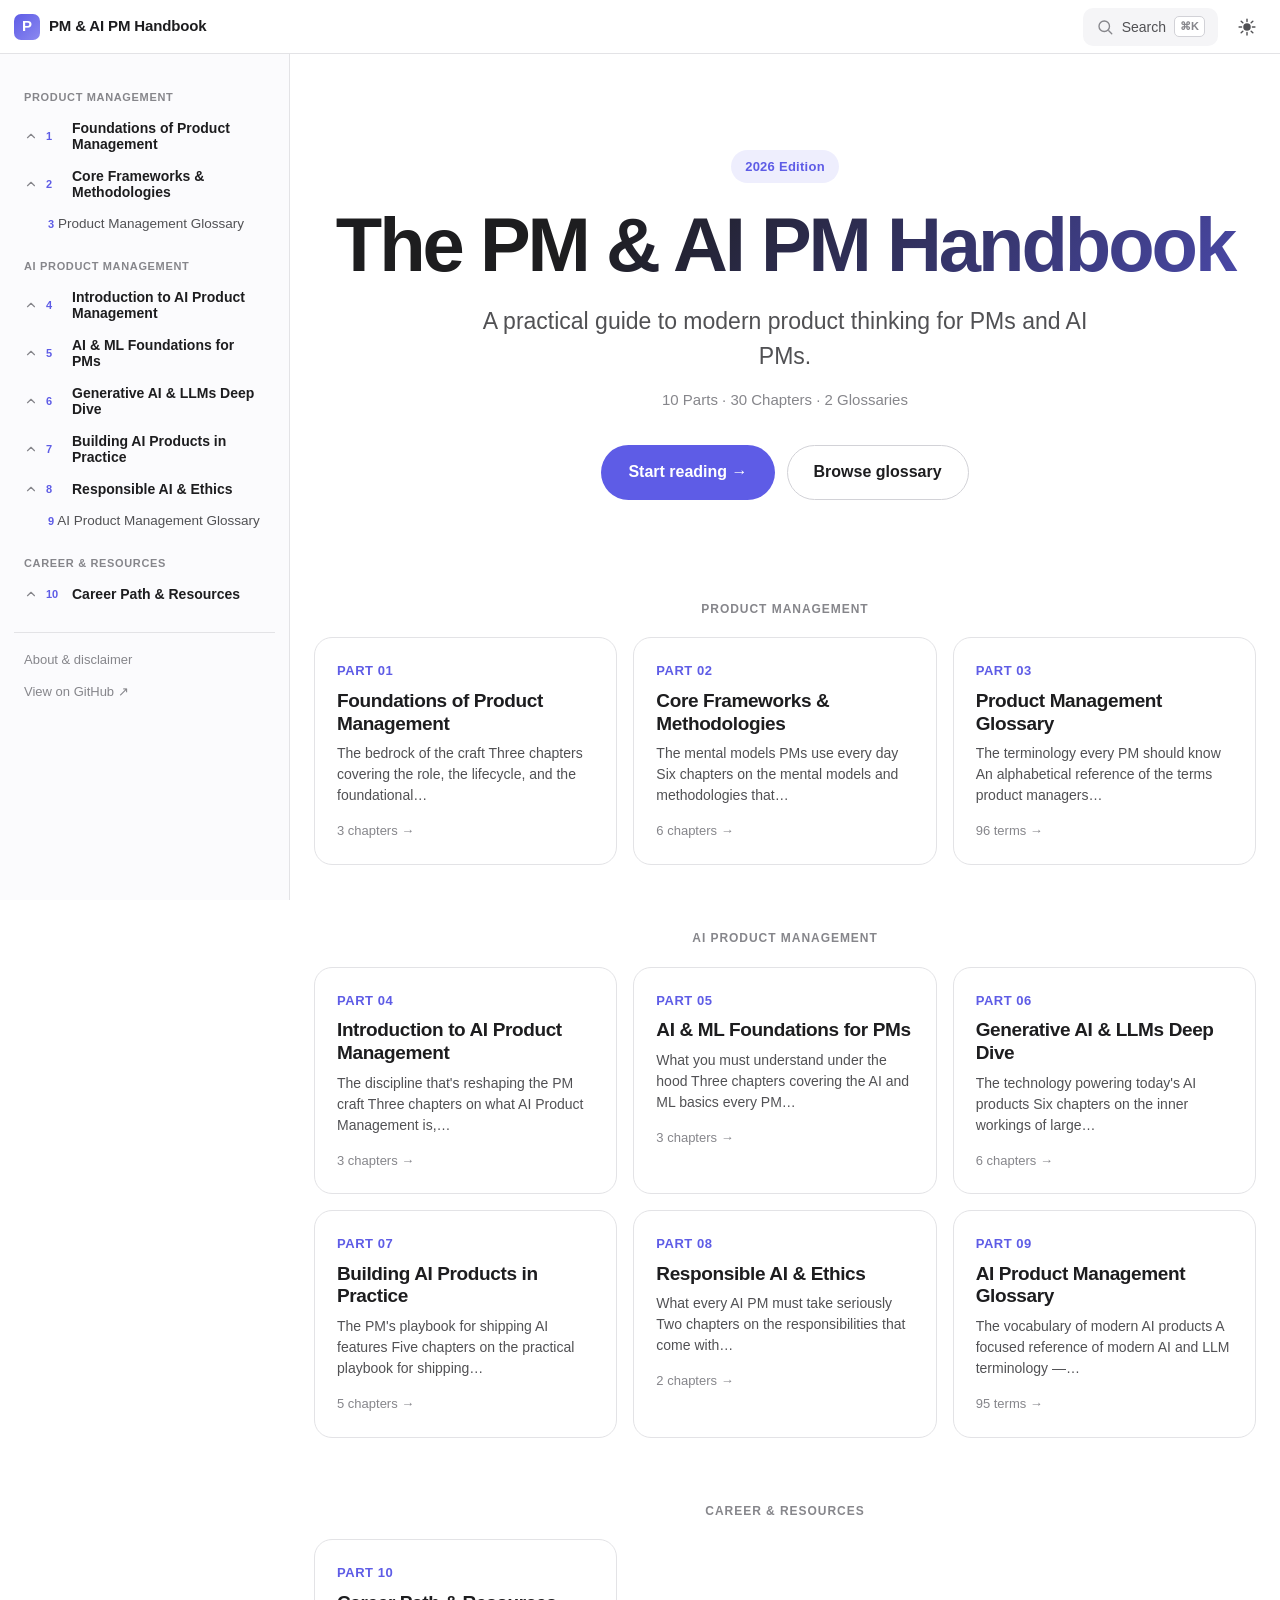
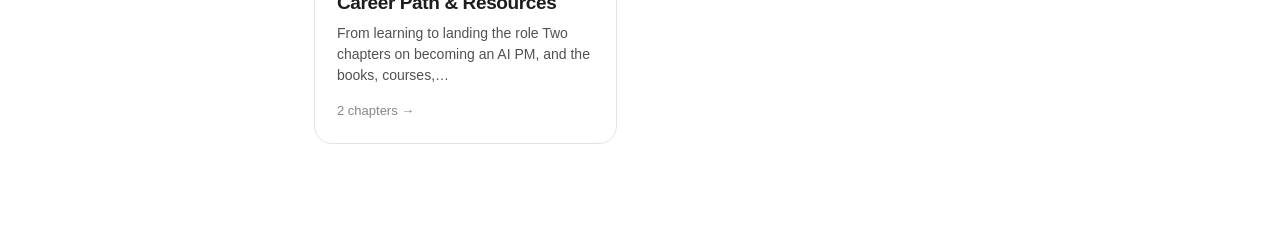
==== docs/index.html @ b013d447 "Add interactive web reader (docs/) for GitHub Pages A mobile-first, dependency-free static site gene" ====
<!DOCTYPE html>
<html lang="en" data-theme="light">
<head>
  <meta charset="UTF-8" />
  <meta name="viewport" content="width=device-width, initial-scale=1, viewport-fit=cover" />
  <title>The PM &amp; AI PM Handbook</title>
  <meta name="description" content="A practical, mobile-first guide to modern product management and AI product management — 10 parts, 30 chapters, 2 glossaries." />
  <meta name="theme-color" content="#ffffff" media="(prefers-color-scheme: light)" />
  <meta name="theme-color" content="#000000" media="(prefers-color-scheme: dark)" />
  <meta property="og:title" content="The PM & AI PM Handbook" />
  <meta property="og:description" content="A practical guide to product management and AI product management." />
  <meta property="og:type" content="website" />
  <link rel="icon" href="data:image/svg+xml,%3Csvg xmlns='http://www.w3.org/2000/svg' viewBox='0 0 100 100'%3E%3Crect width='100' height='100' rx='24' fill='%235e5ce6'/%3E%3Ctext x='50' y='71' font-size='62' text-anchor='middle' fill='white' font-family='-apple-system,sans-serif' font-weight='700'%3EP%3C/text%3E%3C/svg%3E" />
  <link rel="stylesheet" href="styles.css" />
</head>
<body>
  <div id="progress" aria-hidden="true"></div>

  <!-- top bar -->
  <header id="topbar">
    <button id="menu-btn" class="icon-btn" aria-label="Open navigation">
      <svg viewBox="0 0 24 24" width="22" height="22"><path d="M3 6h18M3 12h18M3 18h18" stroke="currentColor" stroke-width="1.8" stroke-linecap="round" fill="none"/></svg>
    </button>
    <a class="brand" href="#home" aria-label="Home">
      <span class="brand-mark">P</span>
      <span class="brand-text">PM &amp; AI PM Handbook</span>
    </a>
    <div class="topbar-spacer"></div>
    <button id="search-btn" class="search-trigger" aria-label="Search">
      <svg viewBox="0 0 24 24" width="18" height="18"><circle cx="11" cy="11" r="7" stroke="currentColor" stroke-width="1.8" fill="none"/><path d="M21 21l-4-4" stroke="currentColor" stroke-width="1.8" stroke-linecap="round"/></svg>
      <span class="search-label">Search</span>
      <span class="kbd">⌘K</span>
    </button>
    <button id="theme-btn" class="icon-btn" aria-label="Toggle theme">
      <svg class="ico-sun" viewBox="0 0 24 24" width="20" height="20"><circle cx="12" cy="12" r="4.5" fill="currentColor"/><g stroke="currentColor" stroke-width="1.7" stroke-linecap="round"><path d="M12 2.5v3M12 18.5v3M2.5 12h3M18.5 12h3M5 5l2 2M17 17l2 2M19 5l-2 2M7 17l-2 2"/></g></svg>
      <svg class="ico-moon" viewBox="0 0 24 24" width="20" height="20"><path d="M21 13.5A8.5 8.5 0 1110.5 3a6.6 6.6 0 1010.5 10.5z" fill="currentColor"/></svg>
    </button>
  </header>

  <div id="backdrop" aria-hidden="true"></div>

  <!-- sidebar -->
  <aside id="sidebar" aria-label="Contents">
    <a class="side-brand" href="#home">
      <span class="brand-mark">P</span>
      <span>
        <strong>PM &amp; AI PM Handbook</strong>
        <em>2026 Edition</em>
      </span>
    </a>
    <nav id="nav"></nav>
    <div class="side-foot">
      <a href="#about">About &amp; disclaimer</a>
      <a href="https://github.com/m0k0ut/ai-product-manager-handbook" target="_blank" rel="noopener">View on GitHub ↗</a>
    </div>
  </aside>

  <!-- main view -->
  <main id="main">
    <div id="view"></div>
  </main>

  <!-- search modal -->
  <div id="search-modal" aria-hidden="true">
    <div class="search-box" role="dialog" aria-modal="true" aria-label="Search the handbook">
      <div class="search-field">
        <svg viewBox="0 0 24 24" width="20" height="20"><circle cx="11" cy="11" r="7" stroke="currentColor" stroke-width="1.8" fill="none"/><path d="M21 21l-4-4" stroke="currentColor" stroke-width="1.8" stroke-linecap="round"/></svg>
        <input id="search-input" type="text" placeholder="Search chapters, sections, and glossary terms…" autocomplete="off" spellcheck="false" />
        <button id="search-close" class="kbd-esc">Esc</button>
      </div>
      <div id="search-results"></div>
      <div class="search-hints">
        <span><span class="kbd">↑</span><span class="kbd">↓</span> navigate</span>
        <span><span class="kbd">↵</span> open</span>
        <span><span class="kbd">esc</span> close</span>
      </div>
    </div>
  </div>

  <script src="content.js"></script>
  <script src="app.js"></script>
</body>
</html>
---- docs/styles.css ----
/* ============================================================
   The PM & AI PM Handbook — design system
   Mobile-first. Light & dark. System-font, Apple-inspired.
   ============================================================ */

:root {
  --font: -apple-system, BlinkMacSystemFont, "SF Pro Text", "Segoe UI", Roboto,
    Helvetica, Arial, sans-serif, "Apple Color Emoji", "Segoe UI Emoji";
  --font-display: -apple-system, BlinkMacSystemFont, "SF Pro Display", "Segoe UI", Roboto, sans-serif;

  --bg: #ffffff;
  --bg-soft: #fbfbfd;
  --surface: #ffffff;
  --surface-2: #f5f5f7;
  --text: #1d1d1f;
  --text-2: #515154;
  --text-3: #86868b;
  --border: #e3e3e6;
  --border-strong: #d2d2d7;
  --accent: #5e5ce6;
  --accent-2: #8b89f0;
  --accent-ink: #ffffff;
  --accent-soft: rgba(94, 92, 230, 0.10);
  --shadow-sm: 0 1px 2px rgba(0, 0, 0, 0.04), 0 1px 3px rgba(0, 0, 0, 0.06);
  --shadow-md: 0 4px 16px rgba(0, 0, 0, 0.08), 0 1px 3px rgba(0, 0, 0, 0.05);
  --shadow-lg: 0 20px 60px rgba(0, 0, 0, 0.18);
  --header-bg: rgba(255, 255, 255, 0.72);
  --sidebar-bg: #fbfbfd;
  --mark-bg: #fff3b0;
  --topbar-h: 54px;
  --sidebar-w: 290px;
}

[data-theme="dark"] {
  --bg: #000000;
  --bg-soft: #0a0a0b;
  --surface: #161618;
  --surface-2: #1c1c1e;
  --text: #f5f5f7;
  --text-2: #c4c4c8;
  --text-3: #8a8a8f;
  --border: #2a2a2d;
  --border-strong: #38383b;
  --accent: #7d7bff;
  --accent-2: #a3a1ff;
  --accent-ink: #0a0a0b;
  --accent-soft: rgba(125, 123, 255, 0.14);
  --shadow-sm: 0 1px 2px rgba(0, 0, 0, 0.4);
  --shadow-md: 0 6px 20px rgba(0, 0, 0, 0.5);
  --shadow-lg: 0 24px 70px rgba(0, 0, 0, 0.7);
  --header-bg: rgba(10, 10, 11, 0.7);
  --sidebar-bg: #0a0a0b;
  --mark-bg: #5a4a00;
}

* { box-sizing: border-box; }

html { scroll-behavior: smooth; -webkit-text-size-adjust: 100%; }

body {
  margin: 0;
  font-family: var(--font);
  background: var(--bg);
  color: var(--text);
  line-height: 1.65;
  -webkit-font-smoothing: antialiased;
  text-rendering: optimizeLegibility;
}

a { color: var(--accent); text-decoration: none; }
a:hover { text-decoration: underline; }

::selection { background: var(--accent-soft); }

/* ---------- reading progress ---------- */
#progress {
  position: fixed; top: 0; left: 0; height: 3px; width: 0;
  background: linear-gradient(90deg, var(--accent), var(--accent-2));
  z-index: 60; transition: width 0.1s linear;
}

/* ---------- top bar ---------- */
#topbar {
  position: sticky; top: 0; z-index: 50;
  height: var(--topbar-h);
  display: flex; align-items: center; gap: 10px;
  padding: 0 14px; padding-top: env(safe-area-inset-top);
  background: var(--header-bg);
  backdrop-filter: saturate(180%) blur(20px);
  -webkit-backdrop-filter: saturate(180%) blur(20px);
  border-bottom: 1px solid var(--border);
}
.brand { display: flex; align-items: center; gap: 9px; color: var(--text); font-weight: 600; }
.brand:hover { text-decoration: none; }
.brand-text { font-size: 15px; letter-spacing: -0.01em; }
.brand-mark {
  display: grid; place-items: center;
  width: 26px; height: 26px; border-radius: 7px;
  background: linear-gradient(135deg, var(--accent), var(--accent-2));
  color: #fff; font-weight: 800; font-size: 15px; flex: none;
}
.topbar-spacer { flex: 1; }

.icon-btn {
  display: grid; place-items: center;
  width: 38px; height: 38px; border-radius: 10px;
  border: none; background: transparent; color: var(--text-2); cursor: pointer;
  transition: background 0.18s, color 0.18s;
}
.icon-btn:hover { background: var(--surface-2); color: var(--text); }
#menu-btn { display: none; }

.search-trigger {
  display: flex; align-items: center; gap: 8px;
  height: 38px; padding: 0 12px; border-radius: 10px;
  background: var(--surface-2); border: 1px solid transparent;
  color: var(--text-3); cursor: pointer; font-family: var(--font); font-size: 14px;
  transition: border-color 0.18s, background 0.18s;
}
.search-trigger:hover { border-color: var(--border-strong); }
.search-label { color: var(--text-2); }
.kbd {
  font: 600 11px var(--font); color: var(--text-3);
  background: var(--bg); border: 1px solid var(--border-strong);
  border-radius: 5px; padding: 1px 5px; line-height: 1.5;
}
[data-theme="dark"] .kbd { background: #2a2a2d; }

.ico-moon { display: none; }
[data-theme="dark"] .ico-sun { display: none; }
[data-theme="dark"] .ico-moon { display: block; }

/* ---------- layout ---------- */
#sidebar {
  position: fixed; top: var(--topbar-h); left: 0; bottom: 0;
  width: var(--sidebar-w);
  background: var(--sidebar-bg);
  border-right: 1px solid var(--border);
  overflow-y: auto; overscroll-behavior: contain;
  padding: 18px 14px 40px;
  z-index: 40;
}
.side-brand { display: none; }
#main { margin-left: var(--sidebar-w); min-height: calc(100vh - var(--topbar-h)); }
#view { max-width: 1180px; margin: 0 auto; padding: 0 24px 96px; }

/* ---------- sidebar nav ---------- */
.nav-group-label {
  font-size: 11px; font-weight: 700; letter-spacing: 0.06em; text-transform: uppercase;
  color: var(--text-3); padding: 16px 10px 6px;
}
.nav-part > button {
  display: flex; align-items: center; gap: 8px; width: 100%;
  background: transparent; border: none; cursor: pointer;
  font-family: var(--font); font-size: 14px; font-weight: 600; color: var(--text);
  padding: 8px 10px; border-radius: 9px; text-align: left;
  transition: background 0.15s;
}
.nav-part > button:hover { background: var(--surface-2); }
.nav-part .twirl { color: var(--text-3); transition: transform 0.2s; flex: none; }
.nav-part.collapsed .twirl { transform: rotate(-90deg); }
.nav-part .part-no {
  font-size: 11px; font-weight: 700; color: var(--accent);
  min-width: 18px;
}
.nav-children { overflow: hidden; }
.nav-part.collapsed .nav-children { display: none; }
.nav-link {
  display: block; padding: 7px 10px 7px 34px; border-radius: 8px;
  font-size: 13.5px; color: var(--text-2); line-height: 1.4;
  transition: background 0.15s, color 0.15s;
}
.nav-link:hover { background: var(--surface-2); color: var(--text); text-decoration: none; }
.nav-link.active { background: var(--accent-soft); color: var(--accent); font-weight: 600; }
.nav-link.glossary { padding-left: 34px; }

.side-foot {
  margin-top: 22px; padding: 16px 10px 0; border-top: 1px solid var(--border);
  display: flex; flex-direction: column; gap: 10px;
}
.side-foot a { font-size: 13px; color: var(--text-3); }
.side-foot a:hover { color: var(--accent); text-decoration: none; }

/* ---------- prose ---------- */
.prose { font-size: 17px; color: var(--text); }
.prose > *:first-child { margin-top: 0; }
.prose p { margin: 0 0 1.15em; }
.prose h3 {
  font-family: var(--font-display);
  font-size: 1.32em; font-weight: 650; letter-spacing: -0.015em;
  margin: 2em 0 0.6em; scroll-margin-top: calc(var(--topbar-h) + 16px);
}
.prose h3:first-child { margin-top: 0.2em; }
.prose strong { font-weight: 650; }
.prose ul, .prose ol { margin: 0 0 1.2em; padding-left: 1.3em; }
.prose li { margin: 0.4em 0; padding-left: 0.2em; }
.prose li::marker { color: var(--text-3); }
.prose ol li::marker { color: var(--accent); font-weight: 600; }
.prose blockquote {
  margin: 1.4em 0; padding: 2px 18px; border-left: 3px solid var(--accent);
  color: var(--text-2); background: var(--accent-soft); border-radius: 0 10px 10px 0;
}
.prose code {
  font: 0.86em ui-monospace, SFMono-Regular, Menlo, monospace;
  background: var(--surface-2); padding: 2px 6px; border-radius: 6px;
}
.prose a { border-bottom: 1px solid transparent; }
.prose a:hover { border-bottom-color: var(--accent); text-decoration: none; }

/* tables */
.prose table {
  width: 100%; border-collapse: collapse; margin: 1.4em 0; font-size: 0.92em;
  display: block; overflow-x: auto;
}
.prose thead th {
  text-align: left; font-weight: 650; color: var(--text);
  background: var(--surface-2); padding: 11px 14px; white-space: nowrap;
  border-bottom: 1px solid var(--border-strong);
}
.prose tbody td {
  padding: 11px 14px; border-bottom: 1px solid var(--border); color: var(--text-2);
  vertical-align: top; min-width: 130px;
}
.prose tbody tr:last-child td { border-bottom: none; }

/* ---------- chapter view ---------- */
.chapter-head { padding: 38px 0 22px; border-bottom: 1px solid var(--border); margin-bottom: 30px; }
.eyebrow {
  display: inline-flex; align-items: center; gap: 7px;
  font-size: 13px; font-weight: 600; color: var(--accent);
  text-transform: none; margin-bottom: 12px;
}
.eyebrow::before { content: ""; width: 16px; height: 2px; background: var(--accent); border-radius: 2px; }
.chapter-title {
  font-family: var(--font-display);
  font-size: clamp(28px, 6vw, 42px); font-weight: 700; letter-spacing: -0.03em;
  line-height: 1.08; margin: 0;
}
.chapter-layout { display: flex; gap: 48px; align-items: flex-start; }
.chapter-main { flex: 1 1 auto; min-width: 0; max-width: 740px; }

.onthispage {
  position: sticky; top: calc(var(--topbar-h) + 28px);
  flex: 0 0 210px; width: 210px;
  font-size: 13px; max-height: calc(100vh - var(--topbar-h) - 60px); overflow-y: auto;
}
.onthispage h4 {
  font-size: 11px; font-weight: 700; letter-spacing: 0.06em; text-transform: uppercase;
  color: var(--text-3); margin: 0 0 10px;
}
.onthispage a {
  display: block; padding: 5px 0 5px 12px; color: var(--text-3);
  border-left: 2px solid var(--border); line-height: 1.35;
}
.onthispage a:hover { color: var(--text); text-decoration: none; }
.onthispage a.active { color: var(--accent); border-left-color: var(--accent); font-weight: 600; }

/* prev / next */
.pager { display: grid; grid-template-columns: 1fr 1fr; gap: 14px; margin-top: 56px; }
.pager a {
  display: flex; flex-direction: column; gap: 3px;
  padding: 16px 18px; border: 1px solid var(--border); border-radius: 14px;
  background: var(--surface); color: var(--text); transition: border-color 0.18s, transform 0.18s, box-shadow 0.18s;
}
.pager a:hover { border-color: var(--accent); text-decoration: none; transform: translateY(-2px); box-shadow: var(--shadow-md); }
.pager .dir { font-size: 12px; color: var(--text-3); font-weight: 600; }
.pager .ttl { font-size: 15px; font-weight: 600; letter-spacing: -0.01em; }
.pager .next { text-align: right; }
.pager .empty { visibility: hidden; }

/* ---------- home / hero ---------- */
.hero { padding: clamp(40px, 9vw, 96px) 0 36px; text-align: center; }
.hero-edition {
  display: inline-block; font-size: 13px; font-weight: 600; letter-spacing: 0.02em;
  color: var(--accent); background: var(--accent-soft);
  padding: 6px 14px; border-radius: 980px; margin-bottom: 22px;
}
.hero h1 {
  font-family: var(--font-display);
  font-size: clamp(38px, 9vw, 76px); font-weight: 750; letter-spacing: -0.04em;
  line-height: 1.04; margin: 0 0 20px;
  background: linear-gradient(135deg, var(--text) 30%, var(--accent) 130%);
  -webkit-background-clip: text; background-clip: text; -webkit-text-fill-color: transparent;
}
.hero .lede { font-size: clamp(18px, 3.6vw, 23px); color: var(--text-2); max-width: 660px; margin: 0 auto 14px; line-height: 1.5; }
.hero .stats { font-size: 15px; color: var(--text-3); font-weight: 500; }
.hero-cta { display: flex; gap: 12px; justify-content: center; flex-wrap: wrap; margin-top: 32px; }
.btn {
  display: inline-flex; align-items: center; gap: 8px;
  padding: 13px 26px; border-radius: 980px; font-size: 16px; font-weight: 600; cursor: pointer;
  border: 1px solid transparent; font-family: var(--font); transition: transform 0.18s, box-shadow 0.18s, background 0.18s;
}
.btn-primary { background: var(--accent); color: var(--accent-ink); }
.btn-primary:hover { text-decoration: none; transform: translateY(-2px); box-shadow: 0 10px 28px var(--accent-soft); }
.btn-ghost { background: var(--surface); border-color: var(--border-strong); color: var(--text); }
.btn-ghost:hover { text-decoration: none; border-color: var(--accent); color: var(--accent); }

.home-section-label {
  font-size: 12px; font-weight: 700; letter-spacing: 0.08em; text-transform: uppercase;
  color: var(--text-3); margin: 64px 0 18px; text-align: center;
}
.parts-grid { display: grid; grid-template-columns: repeat(auto-fill, minmax(260px, 1fr)); gap: 16px; }
.part-card {
  display: block; padding: 22px; border-radius: 18px;
  background: var(--surface); border: 1px solid var(--border);
  color: var(--text); transition: transform 0.2s, box-shadow 0.2s, border-color 0.2s;
  position: relative; overflow: hidden;
}
.part-card:hover { text-decoration: none; transform: translateY(-3px); box-shadow: var(--shadow-md); border-color: var(--border-strong); }
.part-card .pc-no {
  font-family: var(--font-display); font-size: 13px; font-weight: 700; color: var(--accent);
  letter-spacing: 0.04em;
}
.part-card h3 { font-size: 19px; font-weight: 650; letter-spacing: -0.02em; margin: 8px 0 8px; line-height: 1.2; }
.part-card p { font-size: 14px; color: var(--text-2); margin: 0 0 14px; line-height: 1.5; }
.part-card .pc-meta { font-size: 13px; color: var(--text-3); font-weight: 500; }
.part-card .pc-track {
  position: absolute; top: 0; left: 0; width: 4px; height: 100%;
  background: linear-gradient(var(--accent), var(--accent-2)); opacity: 0; transition: opacity 0.2s;
}
.part-card:hover .pc-track { opacity: 1; }

/* ---------- glossary ---------- */
.gloss-head { padding: 38px 0 18px; }
.gloss-filter {
  position: sticky; top: calc(var(--topbar-h) + 8px); z-index: 20;
  display: flex; align-items: center; gap: 10px; margin: 6px 0 8px;
  background: var(--header-bg); backdrop-filter: blur(16px); -webkit-backdrop-filter: blur(16px);
  padding: 10px 0;
}
.gloss-filter input {
  flex: 1; height: 46px; padding: 0 16px; font-size: 16px; font-family: var(--font);
  border: 1px solid var(--border-strong); border-radius: 12px; background: var(--surface); color: var(--text);
}
.gloss-filter input:focus { outline: none; border-color: var(--accent); box-shadow: 0 0 0 4px var(--accent-soft); }
.gloss-count { font-size: 13px; color: var(--text-3); white-space: nowrap; }
.alpha-index { display: flex; flex-wrap: wrap; gap: 6px; margin: 14px 0 26px; }
.alpha-index a {
  display: grid; place-items: center; width: 32px; height: 32px; border-radius: 9px;
  font-size: 13px; font-weight: 600; color: var(--text-2); background: var(--surface-2);
}
.alpha-index a:hover { background: var(--accent); color: #fff; text-decoration: none; }
.gloss-letter { margin: 30px 0 0; }
.gloss-letter h2 {
  font-family: var(--font-display); font-size: 22px; font-weight: 700; color: var(--accent);
  border-bottom: 1px solid var(--border); padding-bottom: 8px; margin: 0 0 4px;
  scroll-margin-top: calc(var(--topbar-h) + 70px);
}
.term {
  padding: 16px 0; border-bottom: 1px solid var(--border); scroll-margin-top: calc(var(--topbar-h) + 80px);
}
.term dt { font-size: 17px; font-weight: 650; letter-spacing: -0.01em; margin-bottom: 4px; }
.term dd { margin: 0; color: var(--text-2); font-size: 15.5px; line-height: 1.55; }
.term.flash dt { color: var(--accent); }
.gloss-empty { padding: 40px 0; text-align: center; color: var(--text-3); }

/* ---------- search modal ---------- */
#search-modal {
  position: fixed; inset: 0; z-index: 100; display: none;
  background: rgba(0, 0, 0, 0.4); backdrop-filter: blur(4px);
  padding: 10vh 16px 16px; justify-content: center;
}
#search-modal.open { display: flex; align-items: flex-start; }
.search-box {
  width: 100%; max-width: 640px; max-height: 76vh; display: flex; flex-direction: column;
  background: var(--surface); border: 1px solid var(--border); border-radius: 18px;
  box-shadow: var(--shadow-lg); overflow: hidden;
}
.search-field { display: flex; align-items: center; gap: 12px; padding: 16px 18px; border-bottom: 1px solid var(--border); color: var(--text-3); }
.search-field input {
  flex: 1; border: none; background: transparent; font-size: 18px; font-family: var(--font);
  color: var(--text); outline: none;
}
.kbd-esc { font: 600 12px var(--font); color: var(--text-3); background: var(--surface-2); border: 1px solid var(--border-strong); border-radius: 6px; padding: 3px 8px; cursor: pointer; }
#search-results { overflow-y: auto; padding: 8px; }
.sr-item {
  display: flex; align-items: center; gap: 12px; padding: 11px 14px; border-radius: 12px; cursor: pointer;
}
.sr-item.active, .sr-item:hover { background: var(--accent-soft); }
.sr-kind {
  font-size: 10px; font-weight: 700; text-transform: uppercase; letter-spacing: 0.04em;
  padding: 3px 7px; border-radius: 6px; flex: none; color: var(--accent); background: var(--accent-soft);
}
.sr-item.active .sr-kind { background: var(--accent); color: #fff; }
.sr-text { min-width: 0; }
.sr-title { font-size: 15px; font-weight: 550; color: var(--text); white-space: nowrap; overflow: hidden; text-overflow: ellipsis; }
.sr-sub { font-size: 12.5px; color: var(--text-3); white-space: nowrap; overflow: hidden; text-overflow: ellipsis; }
.sr-empty { padding: 36px; text-align: center; color: var(--text-3); }
.search-hints { display: flex; gap: 18px; padding: 12px 18px; border-top: 1px solid var(--border); font-size: 12px; color: var(--text-3); }
.search-hints .kbd { margin-right: 3px; }
mark { background: var(--mark-bg); color: inherit; border-radius: 3px; padding: 0 1px; }

/* ---------- responsive ---------- */
@media (max-width: 1080px) {
  .onthispage { display: none; }
  .chapter-main { max-width: 760px; margin: 0 auto; }
}
@media (max-width: 860px) {
  :root { --sidebar-w: 300px; }
  #menu-btn { display: grid; }
  #sidebar {
    transform: translateX(-100%); transition: transform 0.28s cubic-bezier(0.4, 0, 0.2, 1);
    box-shadow: var(--shadow-lg); border-right: none;
  }
  body.nav-open #sidebar { transform: translateX(0); }
  body.nav-open #backdrop { display: block; }
  #backdrop { position: fixed; inset: var(--topbar-h) 0 0 0; background: rgba(0,0,0,0.4); z-index: 39; display: none; }
  #main { margin-left: 0; }
  #view { padding: 0 18px 80px; }
  .brand-text { display: none; }
  .search-label, .search-trigger .kbd { display: none; }
  .search-trigger { padding: 0; width: 38px; justify-content: center; }
}
@media (max-width: 520px) {
  .parts-grid { grid-template-columns: 1fr; }
  .pager { grid-template-columns: 1fr; }
  .prose { font-size: 16px; }
  .hero-cta { flex-direction: column; }
  .btn { width: 100%; justify-content: center; }
}

@media (prefers-reduced-motion: reduce) {
  * { scroll-behavior: auto !important; transition: none !important; }
}
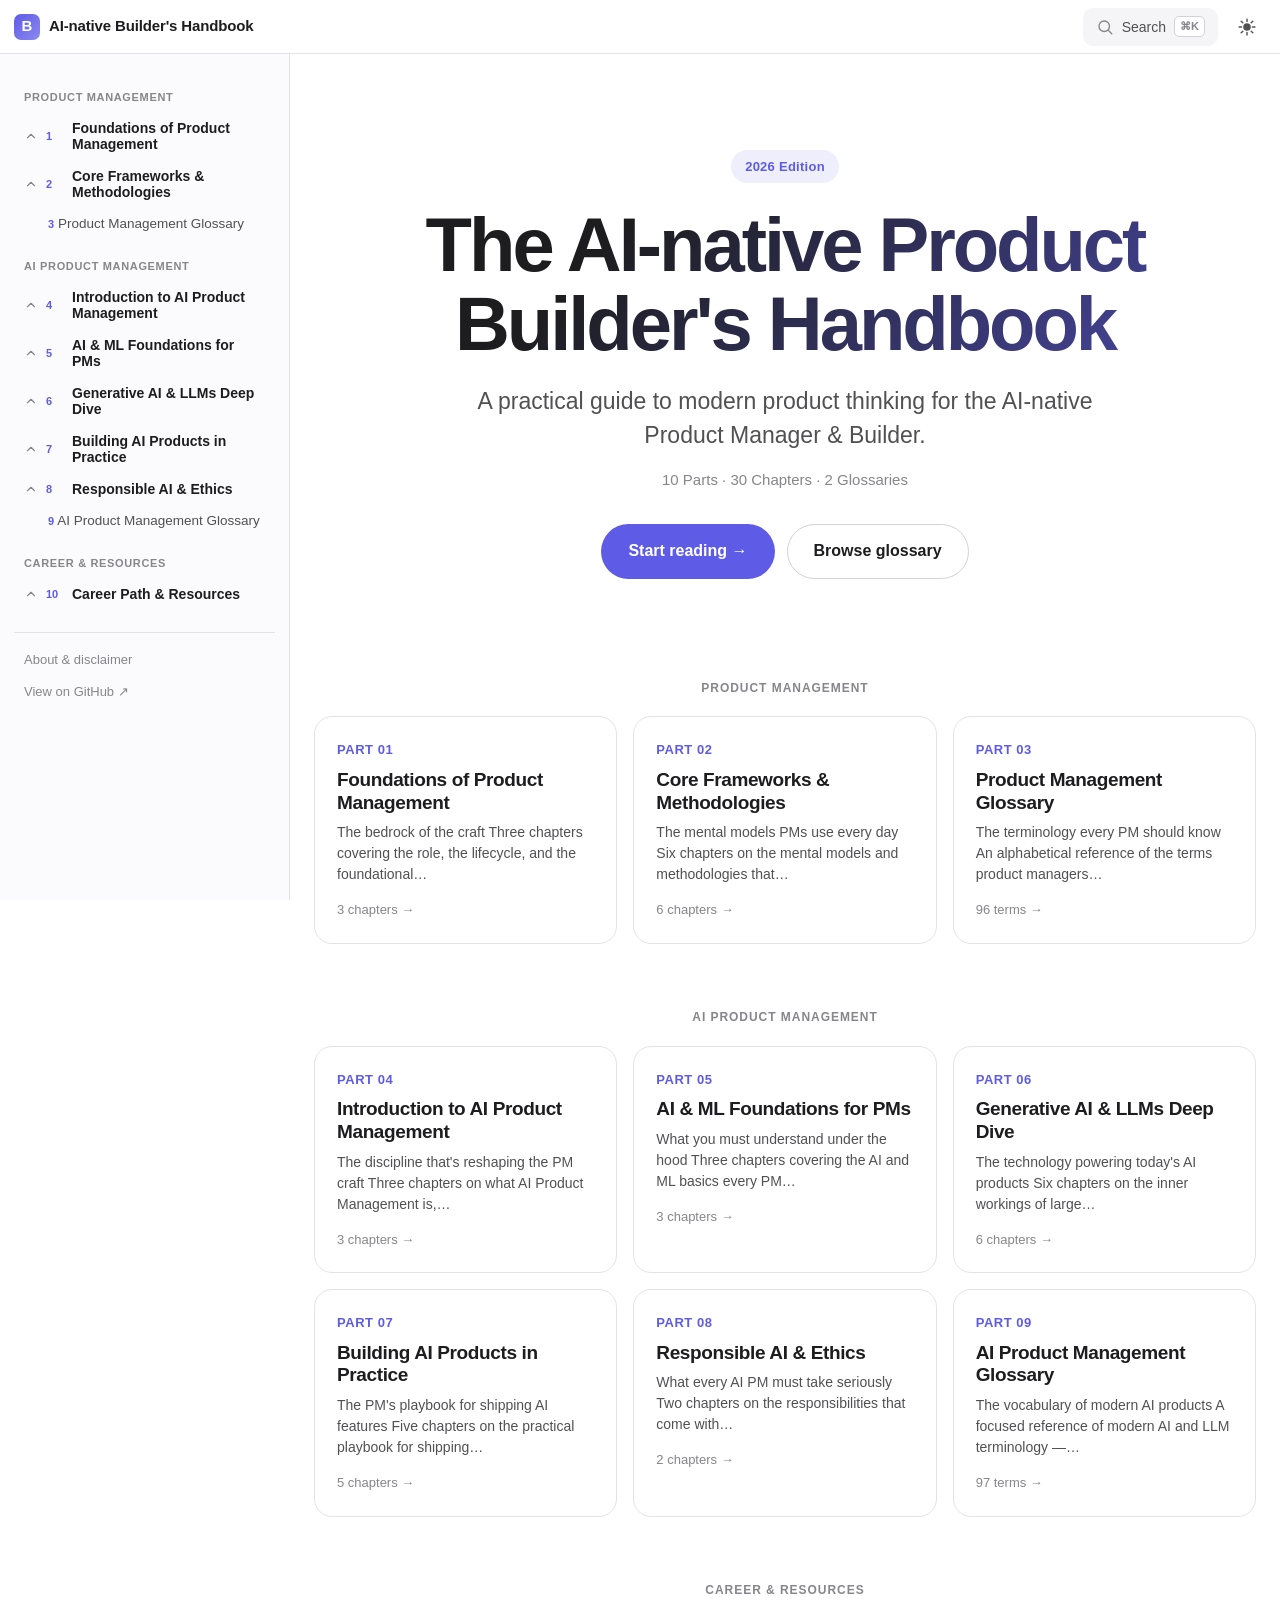
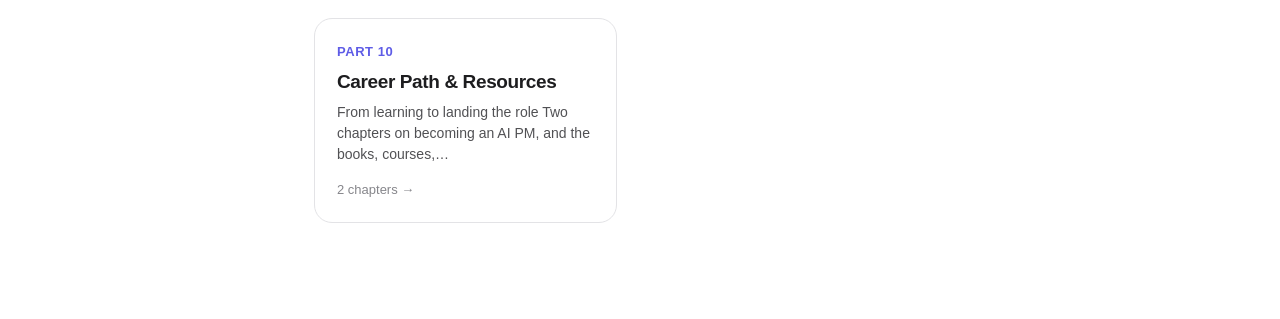
==== commit b9b87969: "Reposition around the AI-native Product Builder Rename to "The AI-native Product Builder's Handbook"" ====
--- a/docs/index.html
+++ b/docs/index.html
@@ -3,14 +3,20 @@
 <head>
   <meta charset="UTF-8" />
   <meta name="viewport" content="width=device-width, initial-scale=1, viewport-fit=cover" />
-  <title>The PM &amp; AI PM Handbook</title>
-  <meta name="description" content="A practical, mobile-first guide to modern product management and AI product management — 10 parts, 30 chapters, 2 glossaries." />
+  <title>The AI-native Product Builder's Handbook</title>
+  <meta name="description" content="A practical, mobile-first guide to modern product management and the craft of the AI-native Product Builder — an AI PM who also executes hands-on with AI tooling. 10 parts, 30 chapters, 2 glossaries." />
   <meta name="theme-color" content="#ffffff" media="(prefers-color-scheme: light)" />
   <meta name="theme-color" content="#000000" media="(prefers-color-scheme: dark)" />
-  <meta property="og:title" content="The PM & AI PM Handbook" />
-  <meta property="og:description" content="A practical guide to product management and AI product management." />
+  <meta property="og:title" content="The AI-native Product Builder's Handbook" />
+  <meta property="og:description" content="A practical guide to product management and becoming an AI-native Product Builder — an AI PM who executes hands-on with AI tooling. 10 parts, 30 chapters, 2 glossaries." />
   <meta property="og:type" content="website" />
-  <link rel="icon" href="data:image/svg+xml,%3Csvg xmlns='http://www.w3.org/2000/svg' viewBox='0 0 100 100'%3E%3Crect width='100' height='100' rx='24' fill='%235e5ce6'/%3E%3Ctext x='50' y='71' font-size='62' text-anchor='middle' fill='white' font-family='-apple-system,sans-serif' font-weight='700'%3EP%3C/text%3E%3C/svg%3E" />
+  <meta property="og:url" content="https://m0k0ut.github.io/ai-product-manager-handbook/" />
+  <meta property="og:image" content="https://m0k0ut.github.io/ai-product-manager-handbook/og.png" />
+  <meta name="twitter:card" content="summary_large_image" />
+  <meta name="twitter:title" content="The AI-native Product Builder's Handbook" />
+  <meta name="twitter:description" content="A practical guide to product management and becoming an AI-native Product Builder." />
+  <meta name="twitter:image" content="https://m0k0ut.github.io/ai-product-manager-handbook/og.png" />
+  <link rel="icon" href="data:image/svg+xml,%3Csvg xmlns='http://www.w3.org/2000/svg' viewBox='0 0 100 100'%3E%3Crect width='100' height='100' rx='24' fill='%235e5ce6'/%3E%3Ctext x='50' y='71' font-size='62' text-anchor='middle' fill='white' font-family='-apple-system,sans-serif' font-weight='700'%3EB%3C/text%3E%3C/svg%3E" />
   <link rel="stylesheet" href="styles.css" />
 </head>
 <body>
@@ -22,8 +28,8 @@
       <svg viewBox="0 0 24 24" width="22" height="22"><path d="M3 6h18M3 12h18M3 18h18" stroke="currentColor" stroke-width="1.8" stroke-linecap="round" fill="none"/></svg>
     </button>
     <a class="brand" href="#home" aria-label="Home">
-      <span class="brand-mark">P</span>
-      <span class="brand-text">PM &amp; AI PM Handbook</span>
+      <span class="brand-mark">B</span>
+      <span class="brand-text">AI-native Builder's Handbook</span>
     </a>
     <div class="topbar-spacer"></div>
     <button id="search-btn" class="search-trigger" aria-label="Search">
@@ -42,9 +48,9 @@
   <!-- sidebar -->
   <aside id="sidebar" aria-label="Contents">
     <a class="side-brand" href="#home">
-      <span class="brand-mark">P</span>
+      <span class="brand-mark">B</span>
       <span>
-        <strong>PM &amp; AI PM Handbook</strong>
+        <strong>AI-native Product Builder's Handbook</strong>
         <em>2026 Edition</em>
       </span>
     </a>
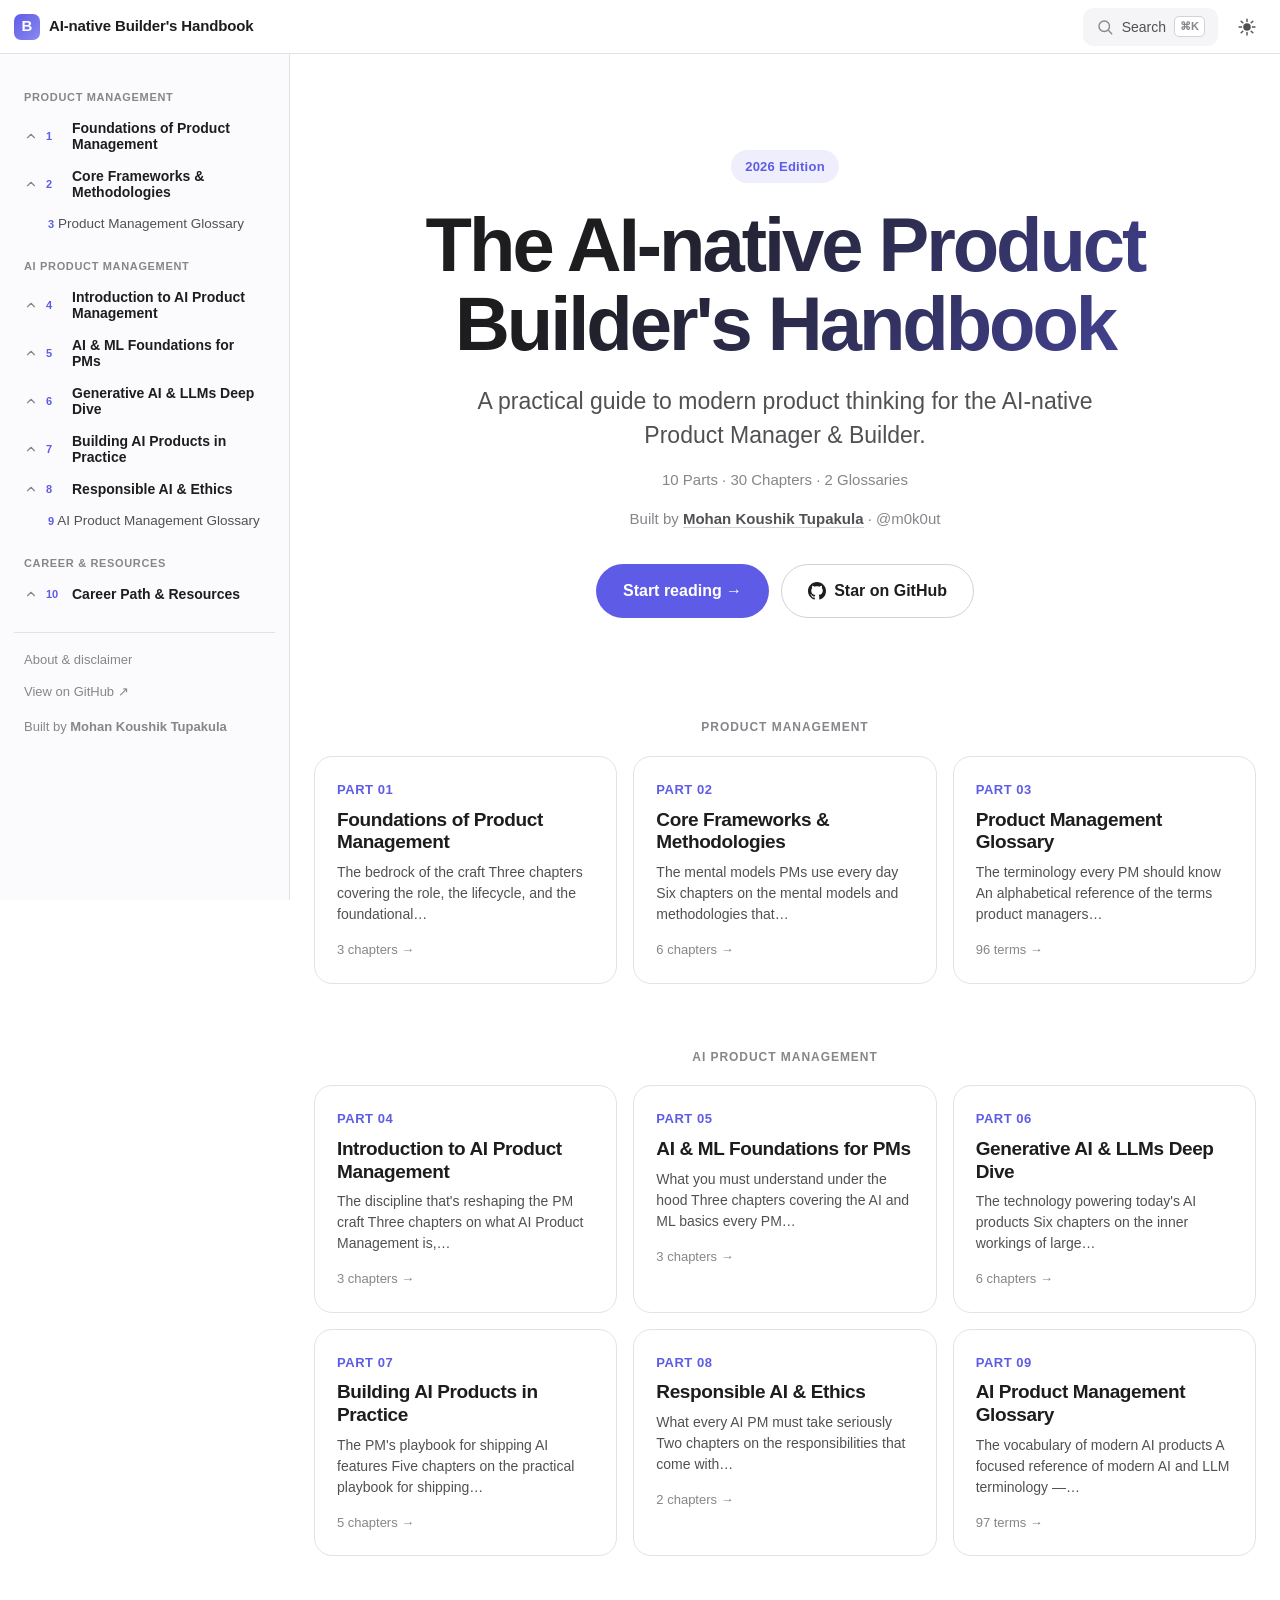
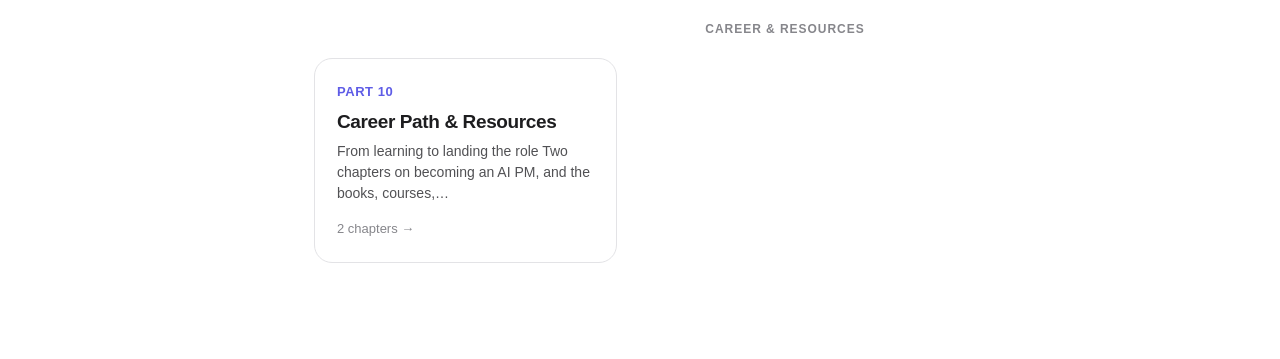
==== commit a1363088: "Add "Built by" credit for Mohan Koushik Tupakula (site + README) Credit the builder consistently acr" ====
--- a/docs/index.html
+++ b/docs/index.html
@@ -58,6 +58,7 @@
     <div class="side-foot">
       <a href="#about">About &amp; disclaimer</a>
       <a href="https://github.com/m0k0ut/ai-product-manager-handbook" target="_blank" rel="noopener">View on GitHub ↗</a>
+      <span class="side-by">Built by <a href="https://github.com/m0k0ut" target="_blank" rel="noopener">Mohan Koushik Tupakula</a></span>
     </div>
   </aside>
 
--- a/docs/styles.css
+++ b/docs/styles.css
@@ -180,6 +180,8 @@
 }
 .side-foot a { font-size: 13px; color: var(--text-3); }
 .side-foot a:hover { color: var(--accent); text-decoration: none; }
+.side-by { font-size: 13px; color: var(--text-3); margin-top: 6px; line-height: 1.45; }
+.side-by a { font-weight: 600; }
 
 /* ---------- prose ---------- */
 .prose { font-size: 17px; color: var(--text); }
@@ -284,6 +286,10 @@
 }
 .hero .lede { font-size: clamp(18px, 3.6vw, 23px); color: var(--text-2); max-width: 660px; margin: 0 auto 14px; line-height: 1.5; }
 .hero .stats { font-size: 15px; color: var(--text-3); font-weight: 500; }
+.hero-by { font-size: 15px; color: var(--text-3); margin-top: 12px; }
+.hero-by a { color: var(--text-2); font-weight: 600; text-decoration: none; border-bottom: 1px solid var(--border-strong); transition: color 0.18s, border-color 0.18s; }
+.hero-by a:hover { color: var(--accent); border-color: var(--accent); }
+.hero-by-handle { color: var(--text-3); }
 .hero-cta { display: flex; gap: 12px; justify-content: center; flex-wrap: wrap; margin-top: 32px; }
 .btn {
   display: inline-flex; align-items: center; gap: 8px;
